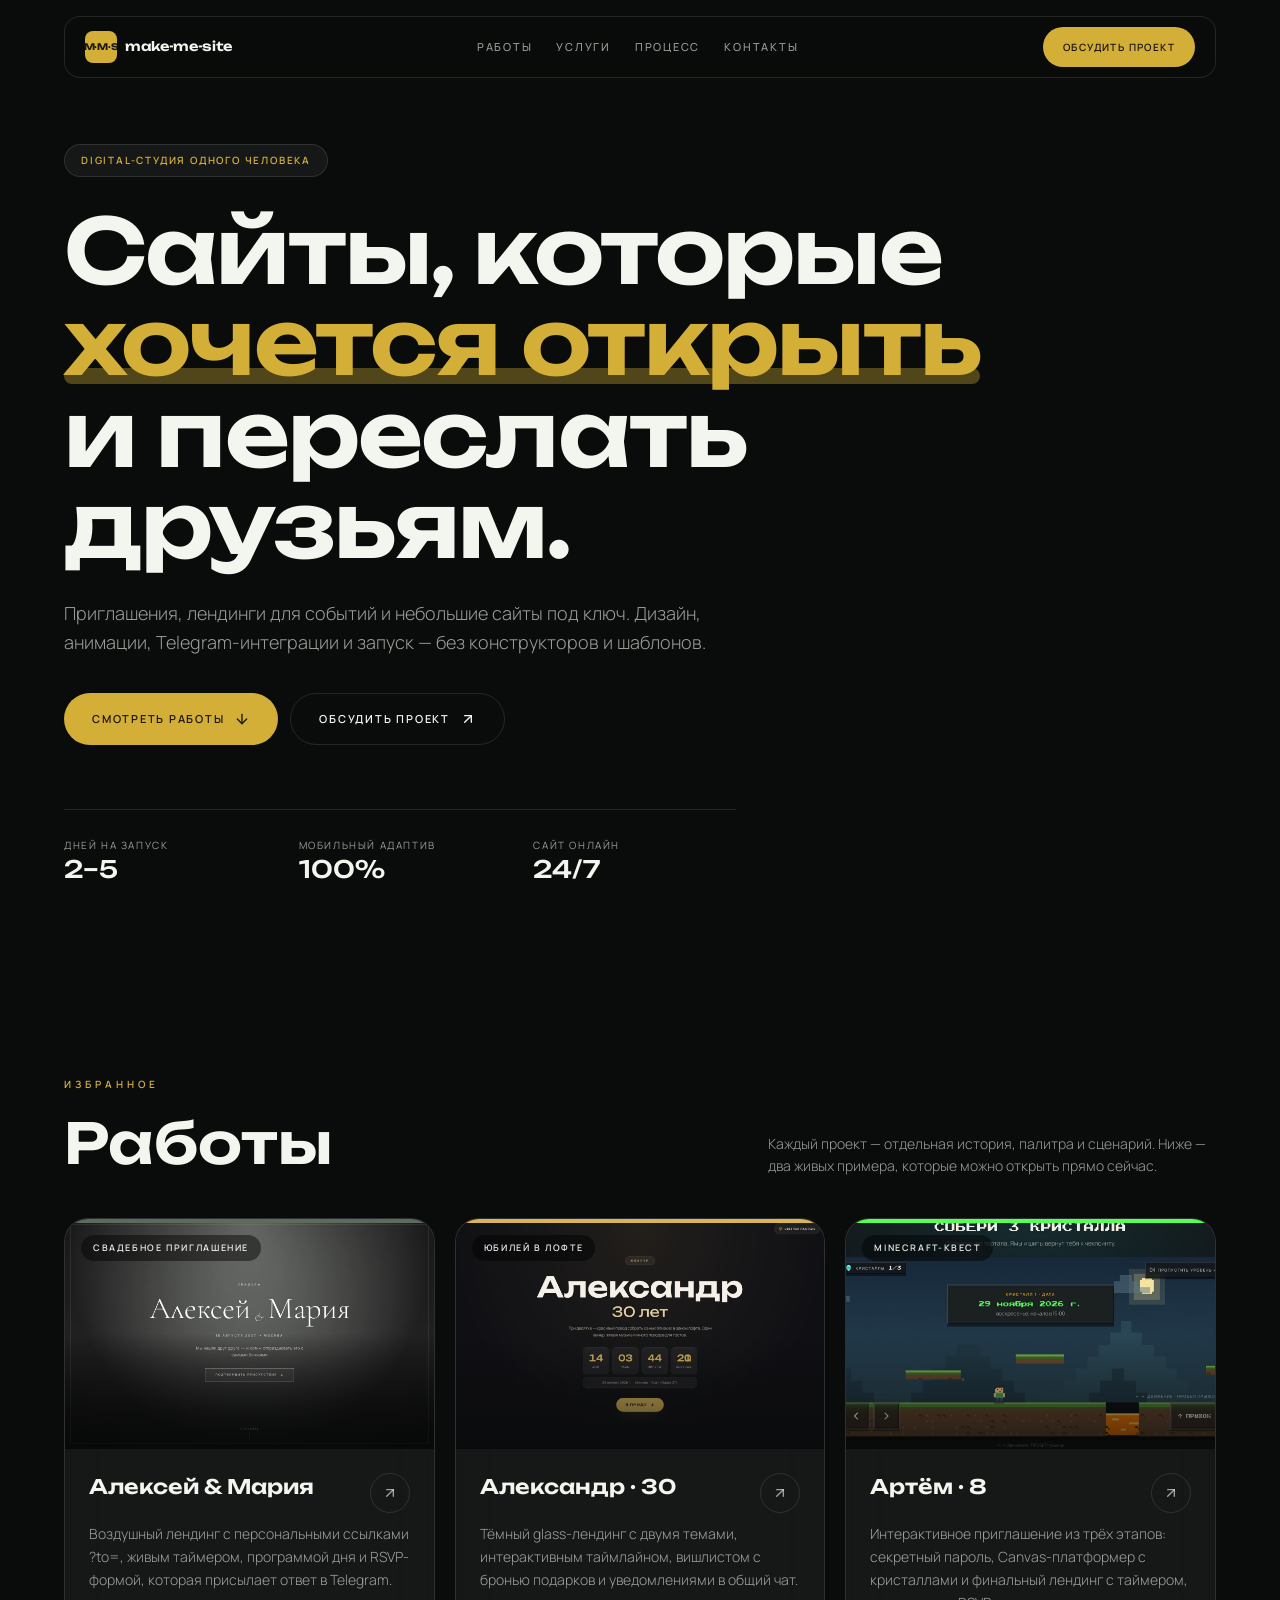
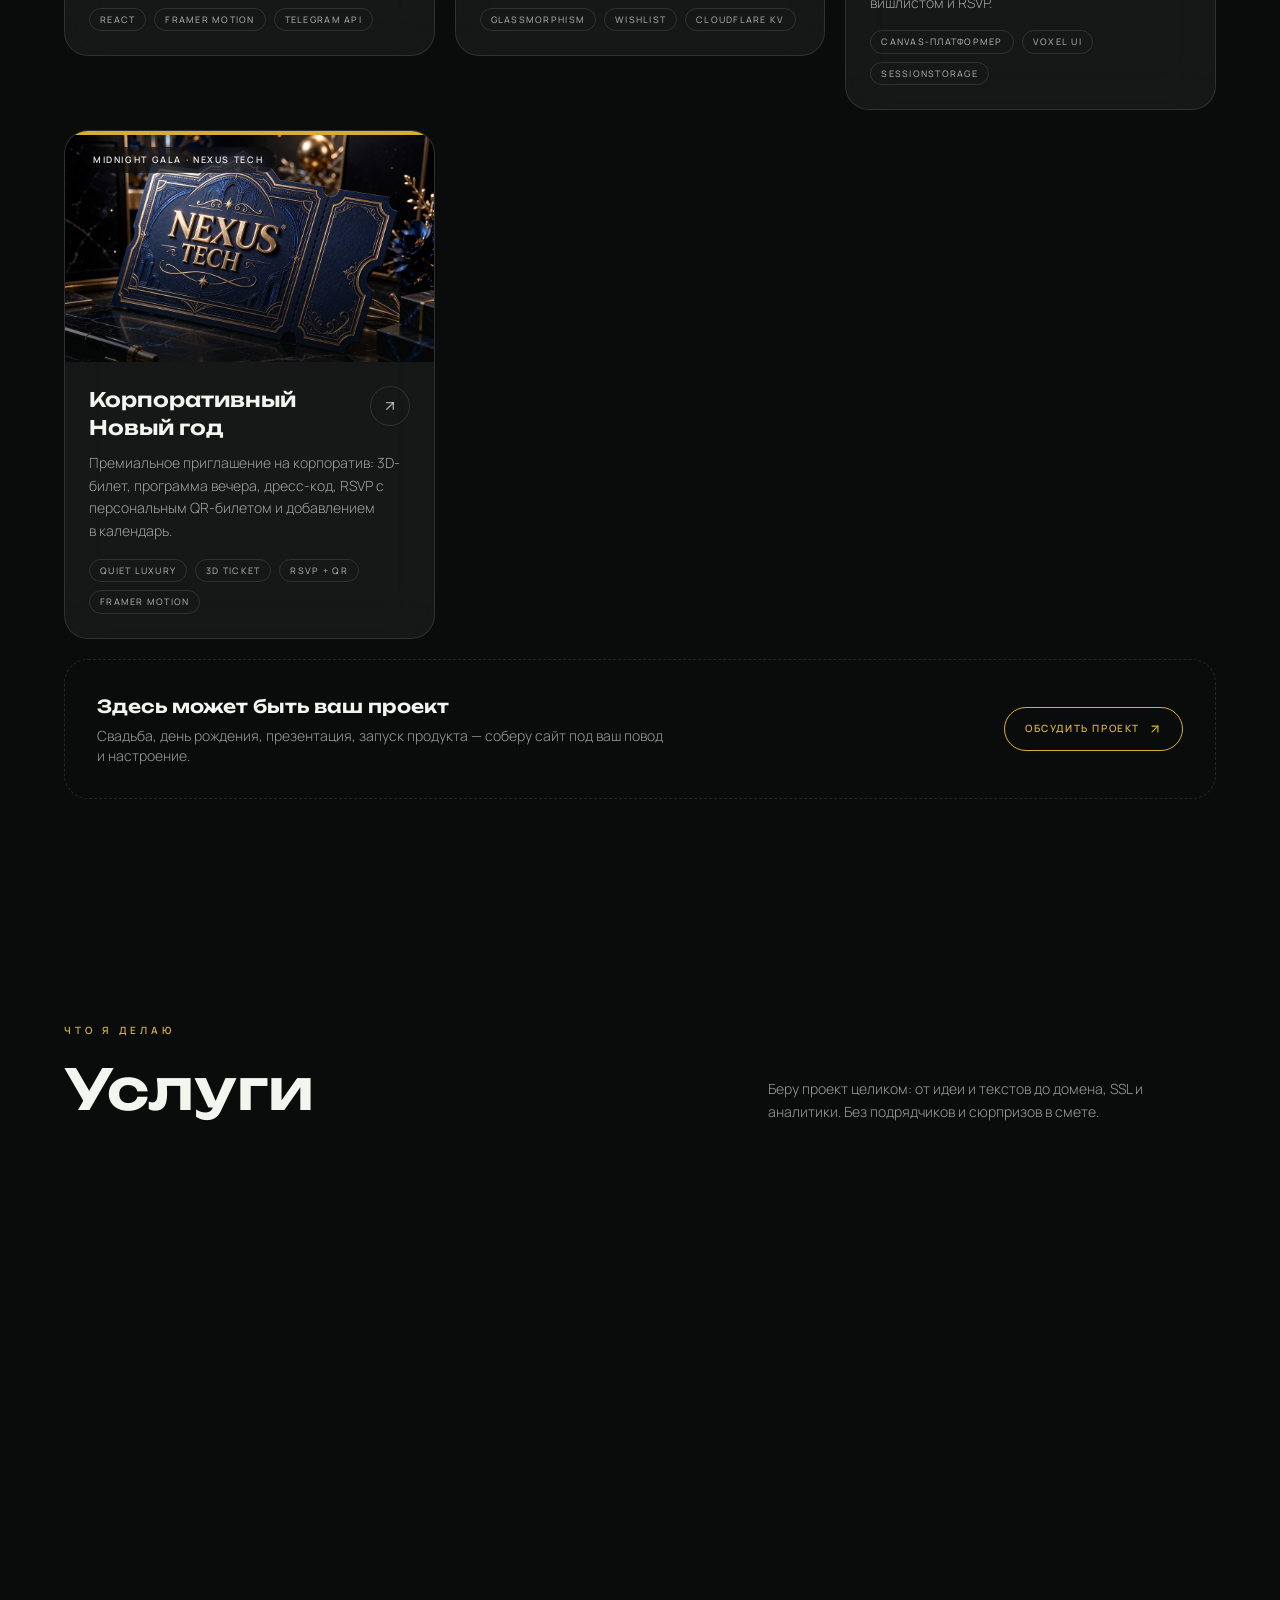
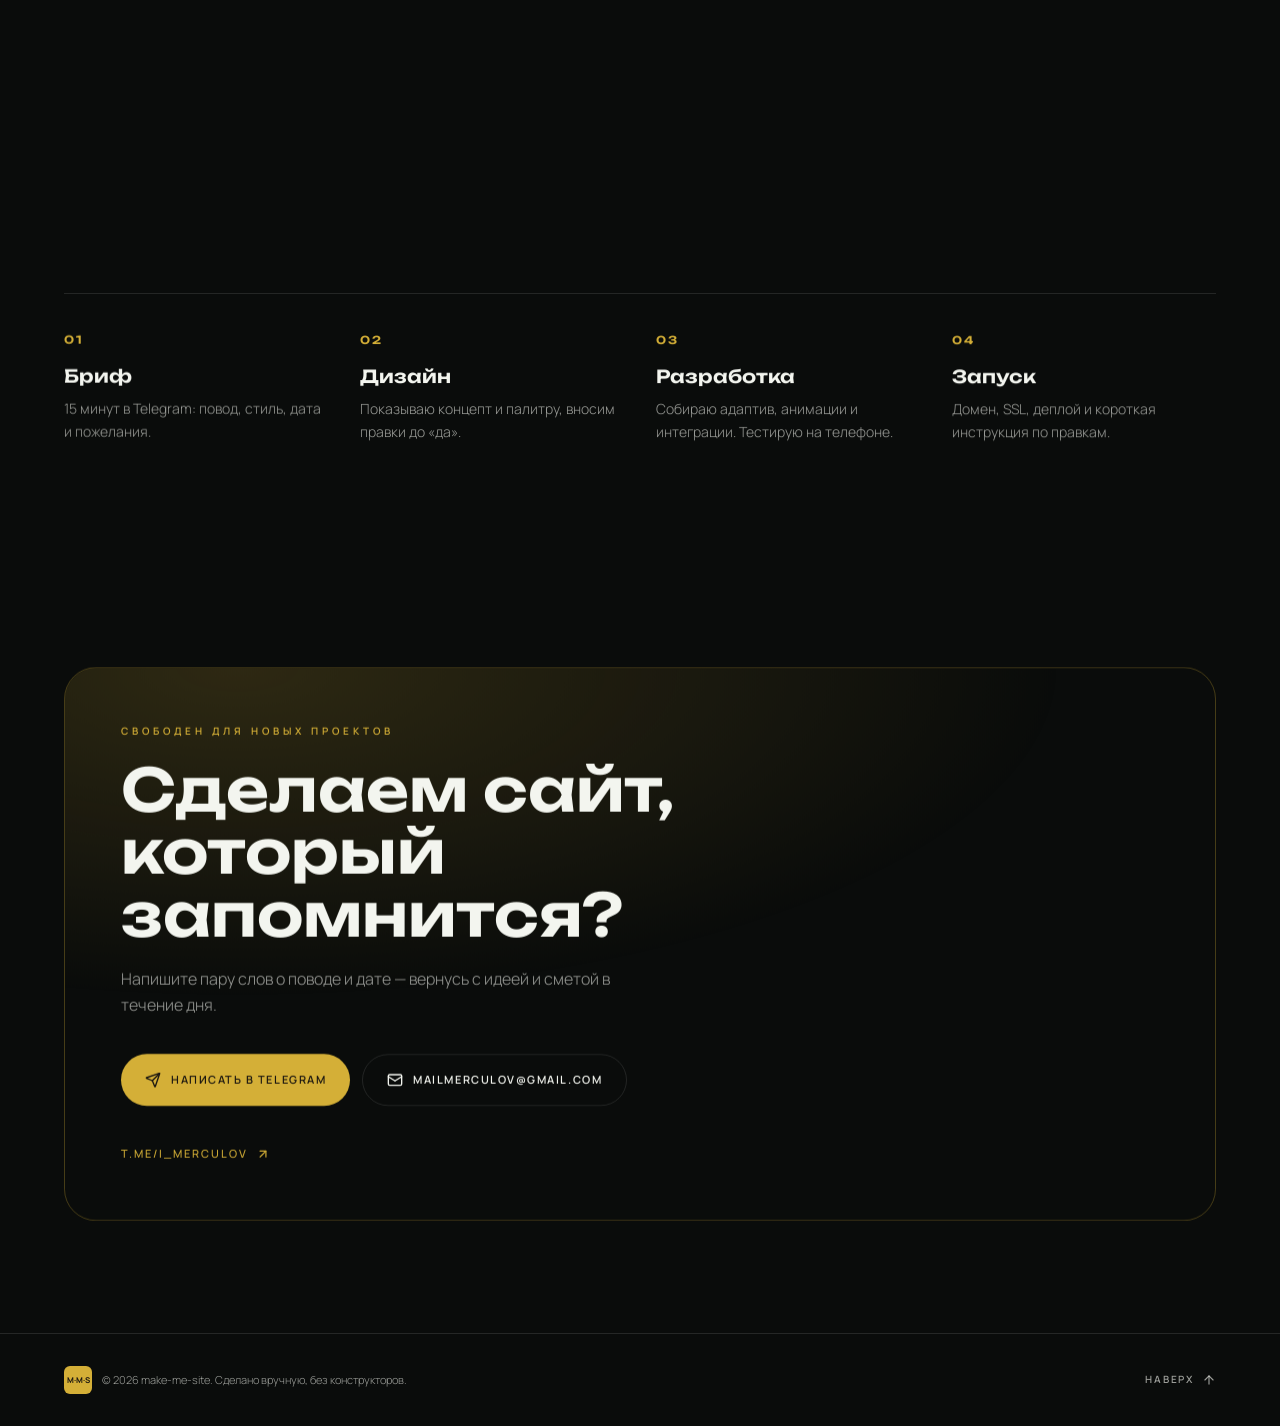
==== index.html @ 225ca447 "deploy: voxel quest rework" ====
<!doctype html>
<html lang="ru">
  <head>
    <meta charset="UTF-8" />
    <link rel="icon" type="image/svg+xml" href="/favicon-site.svg" />
    <meta name="viewport" content="width=device-width, initial-scale=1.0" />
    <meta name="theme-color" content="#0A0C0B" />
    <meta
      name="description"
      content="Приглашения, лендинги и небольшие сайты под ключ: дизайн, анимации, Telegram-интеграции и запуск на Cloudflare."
    />
    <meta property="og:type" content="website" />
    <meta property="og:title" content="make-me-site — сайты, которые хочется открыть" />
    <meta
      property="og:description"
      content="Приглашения, лендинги для событий и небольшие сайты под ключ. Дизайн, анимации, Telegram-интеграции."
    />
    <meta name="twitter:card" content="summary_large_image" />
    <title>make-me-site — сайты, которые хочется открыть</title>
    <script type="module" crossorigin src="/assets/main-Cbb94Th7.js"></script>
    <link rel="stylesheet" crossorigin href="/assets/main-CSmmXO5V.css">
  </head>
  <body>
    <div id="root"></div>
  </body>
</html>
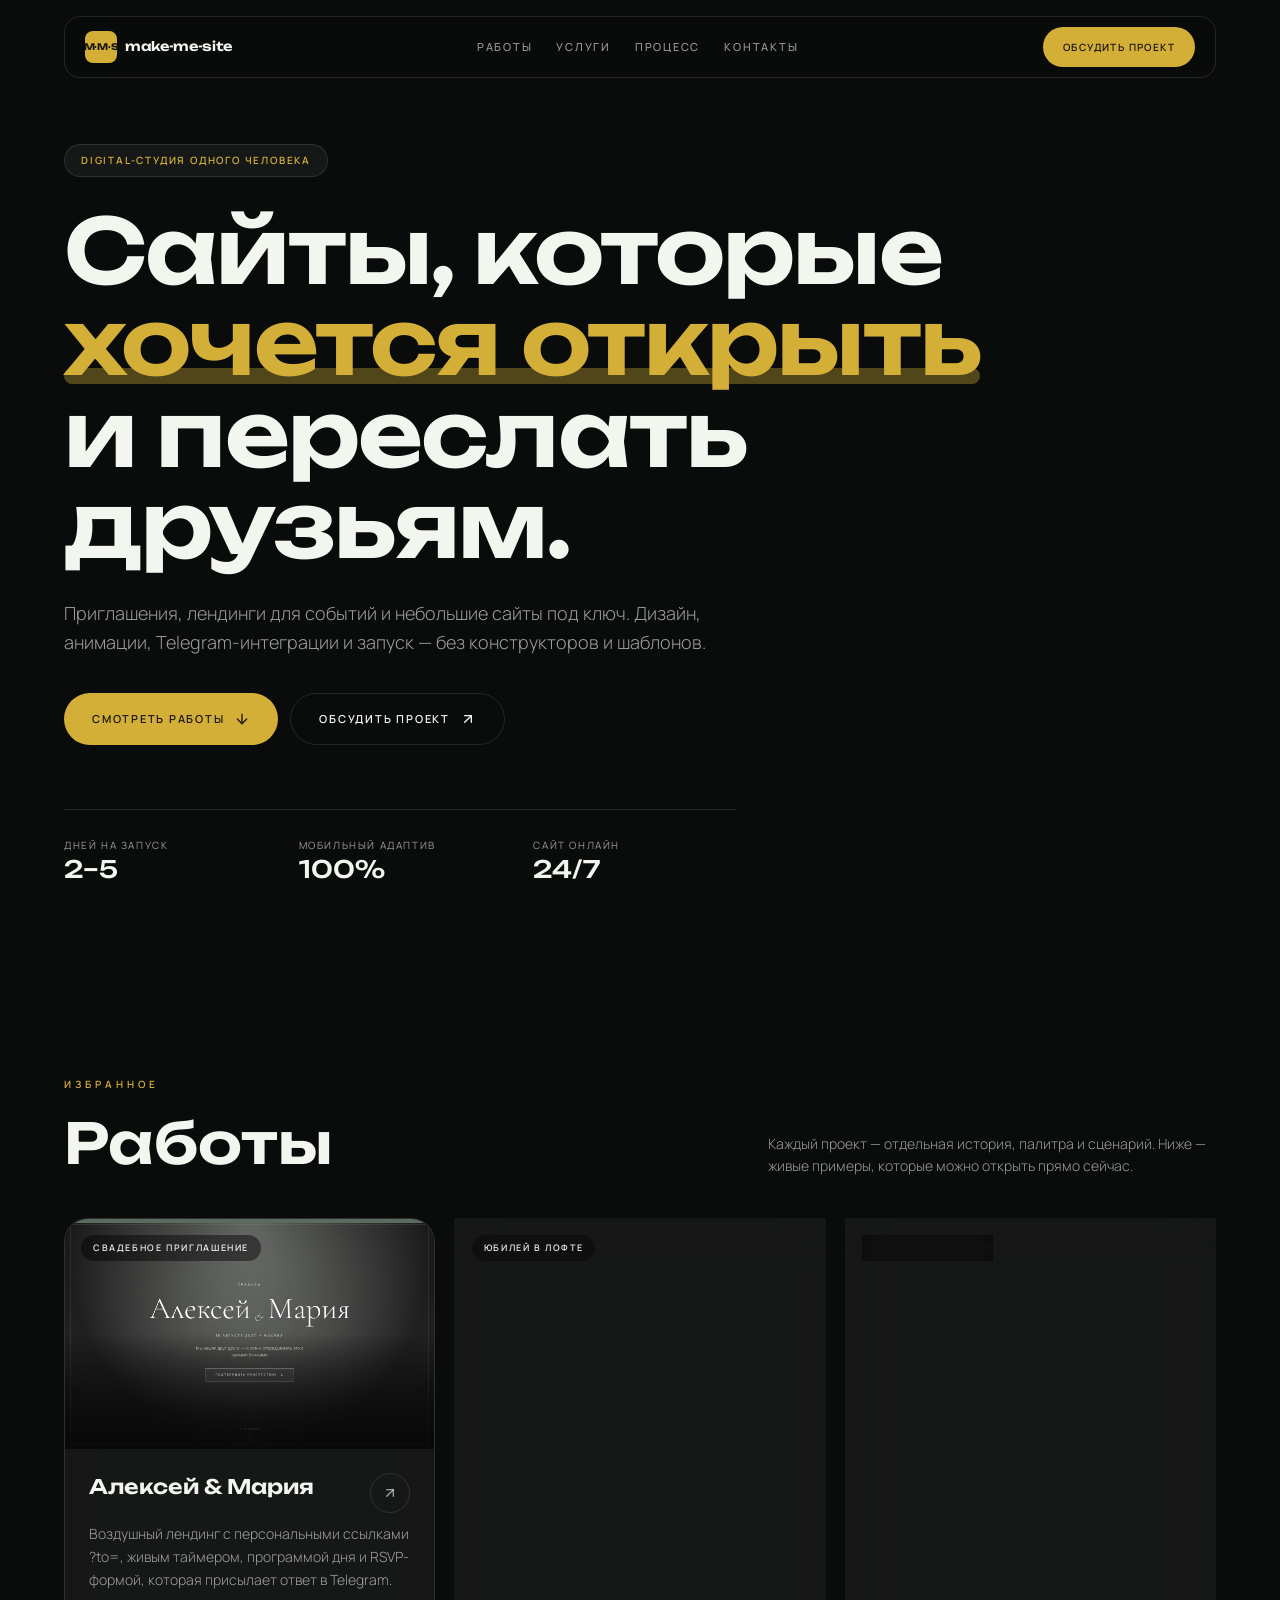
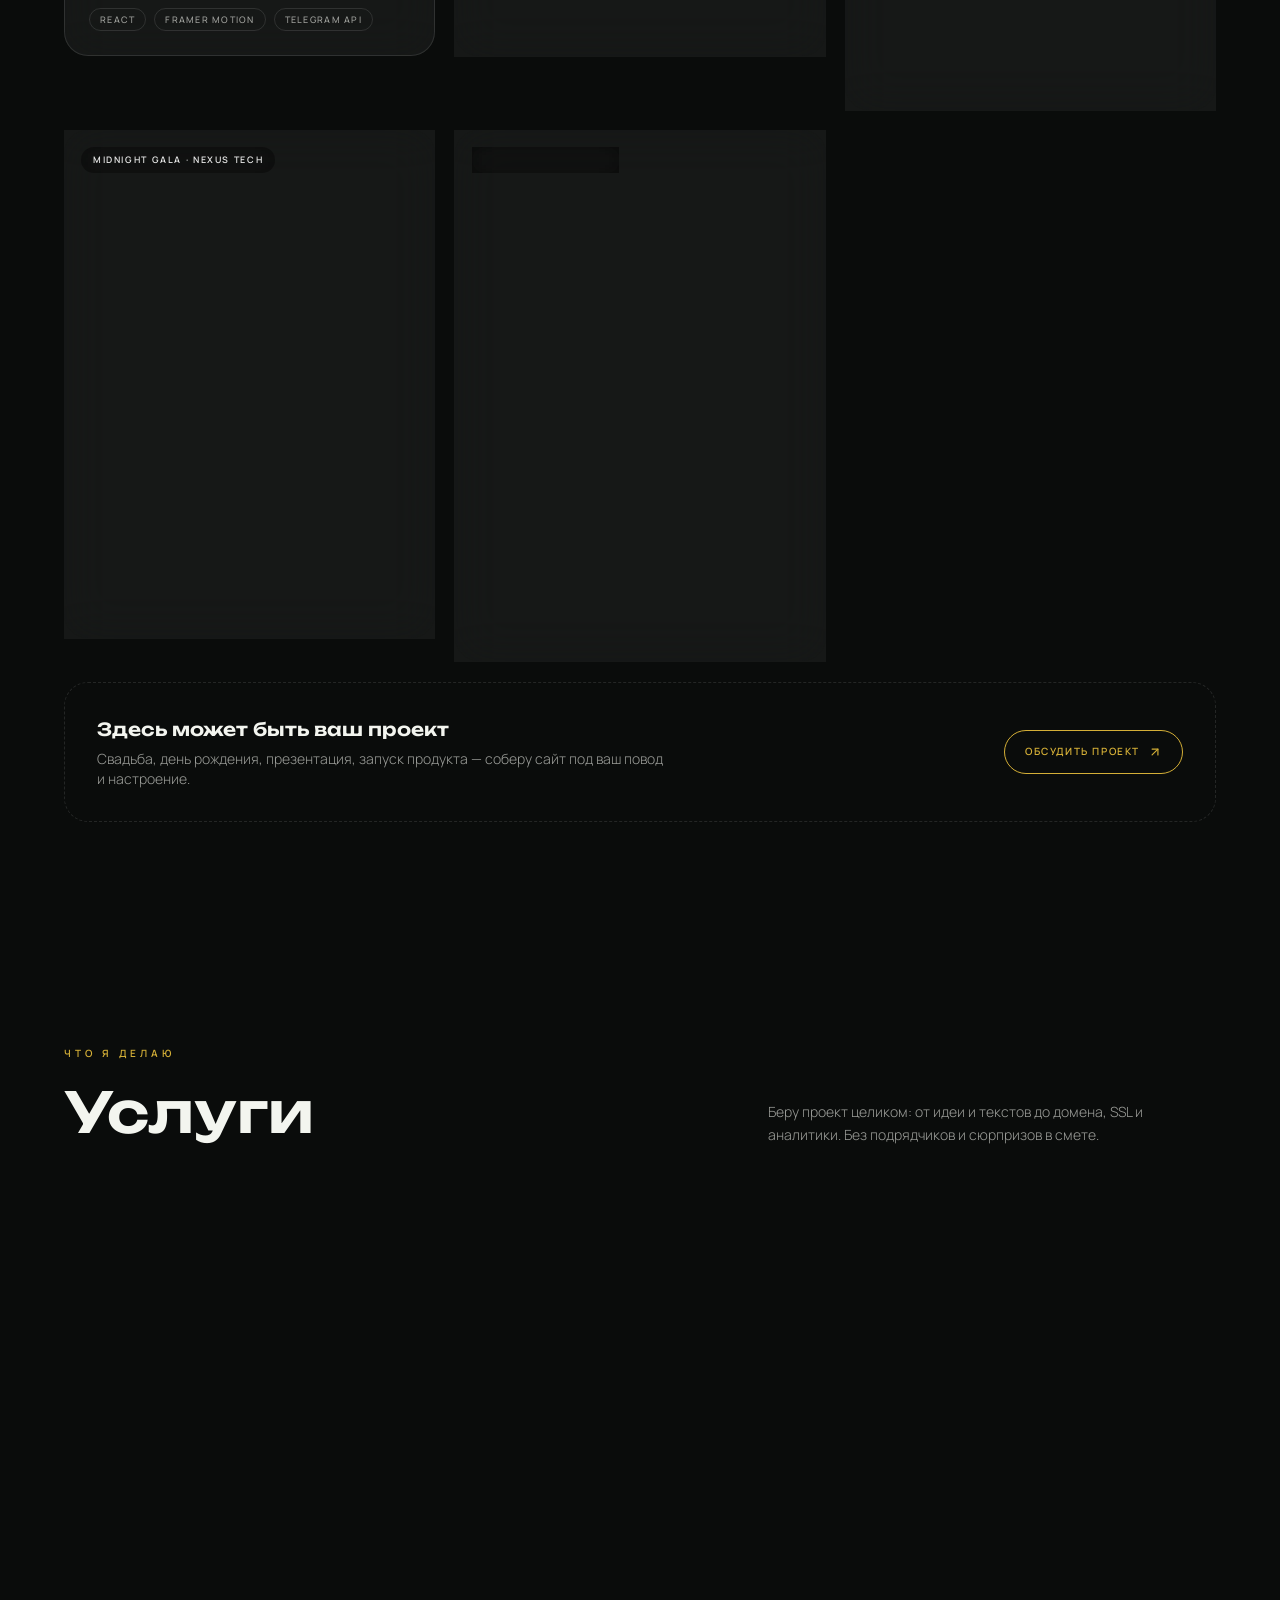
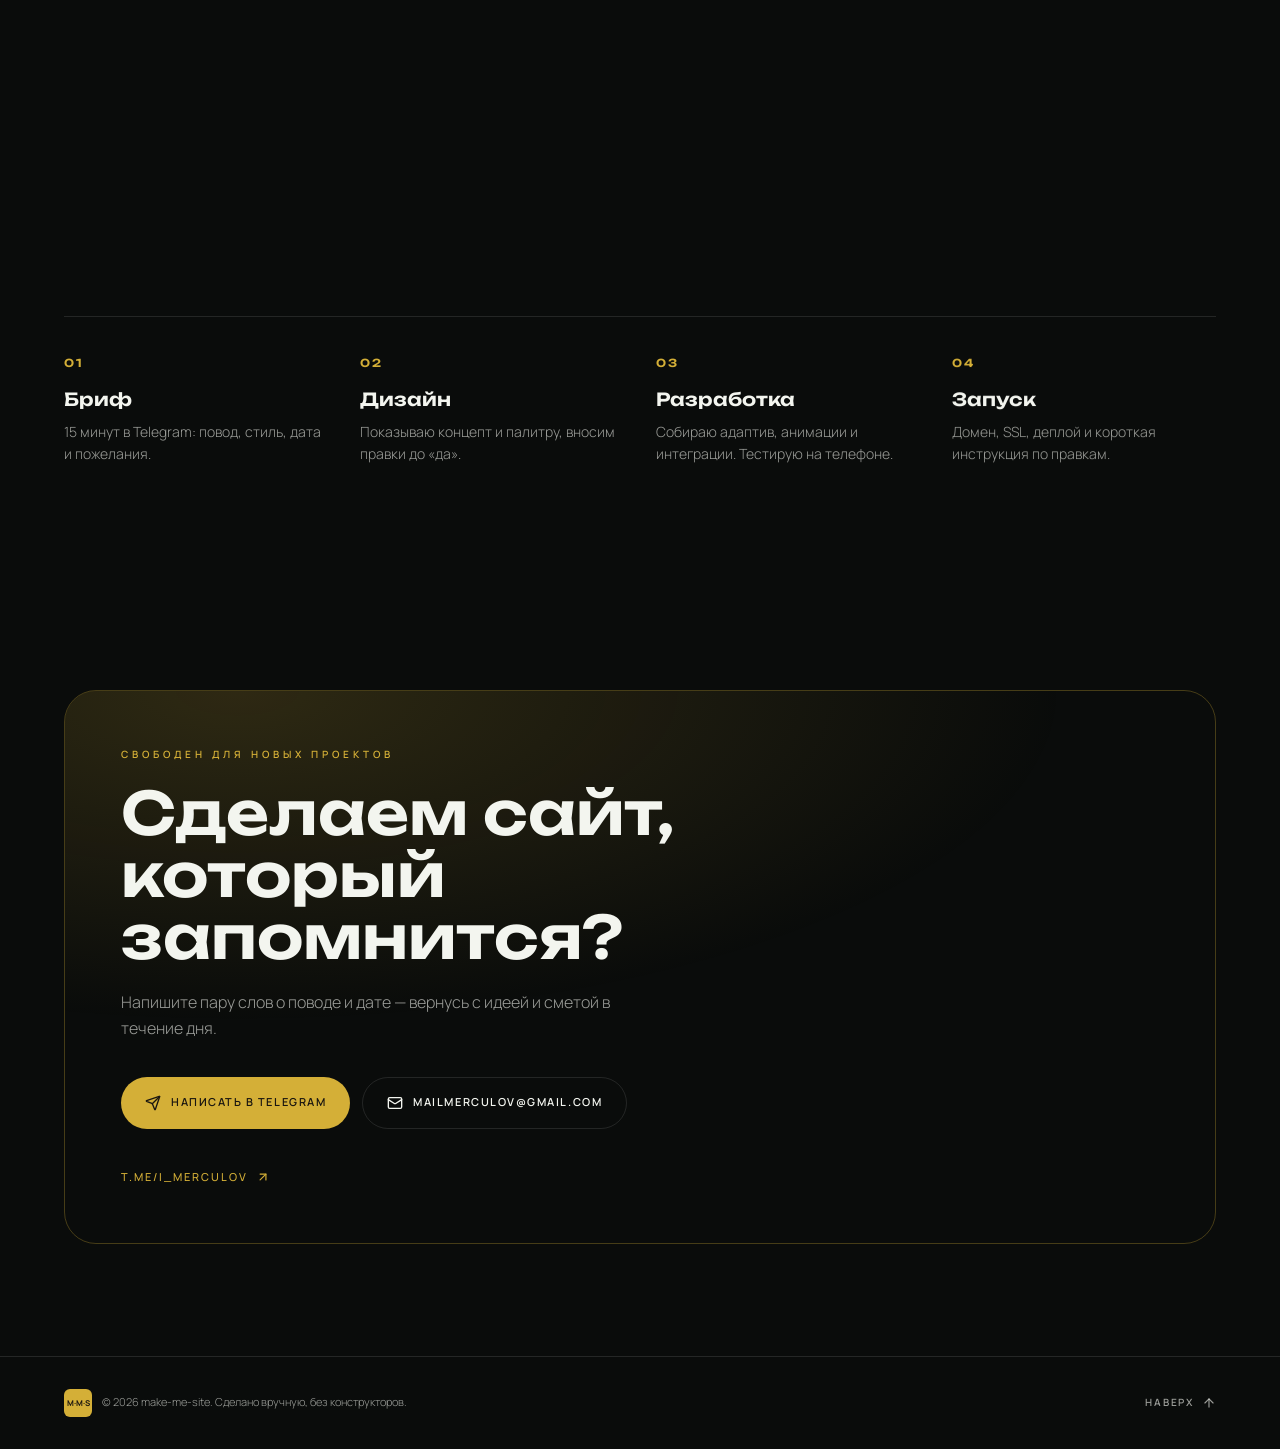
==== commit 526b1bdd: "deploy: update voxel quest preview and GTA VI prize" ====
--- a/index.html
+++ b/index.html
@@ -17,8 +17,8 @@
     />
     <meta name="twitter:card" content="summary_large_image" />
     <title>make-me-site — сайты, которые хочется открыть</title>
-    <script type="module" crossorigin src="/assets/main-Cbb94Th7.js"></script>
-    <link rel="stylesheet" crossorigin href="/assets/main-CSmmXO5V.css">
+    <script type="module" crossorigin src="/assets/main-BXX18Gs6.js"></script>
+    <link rel="stylesheet" crossorigin href="/assets/main-u-WSNoOL.css">
   </head>
   <body>
     <div id="root"></div>
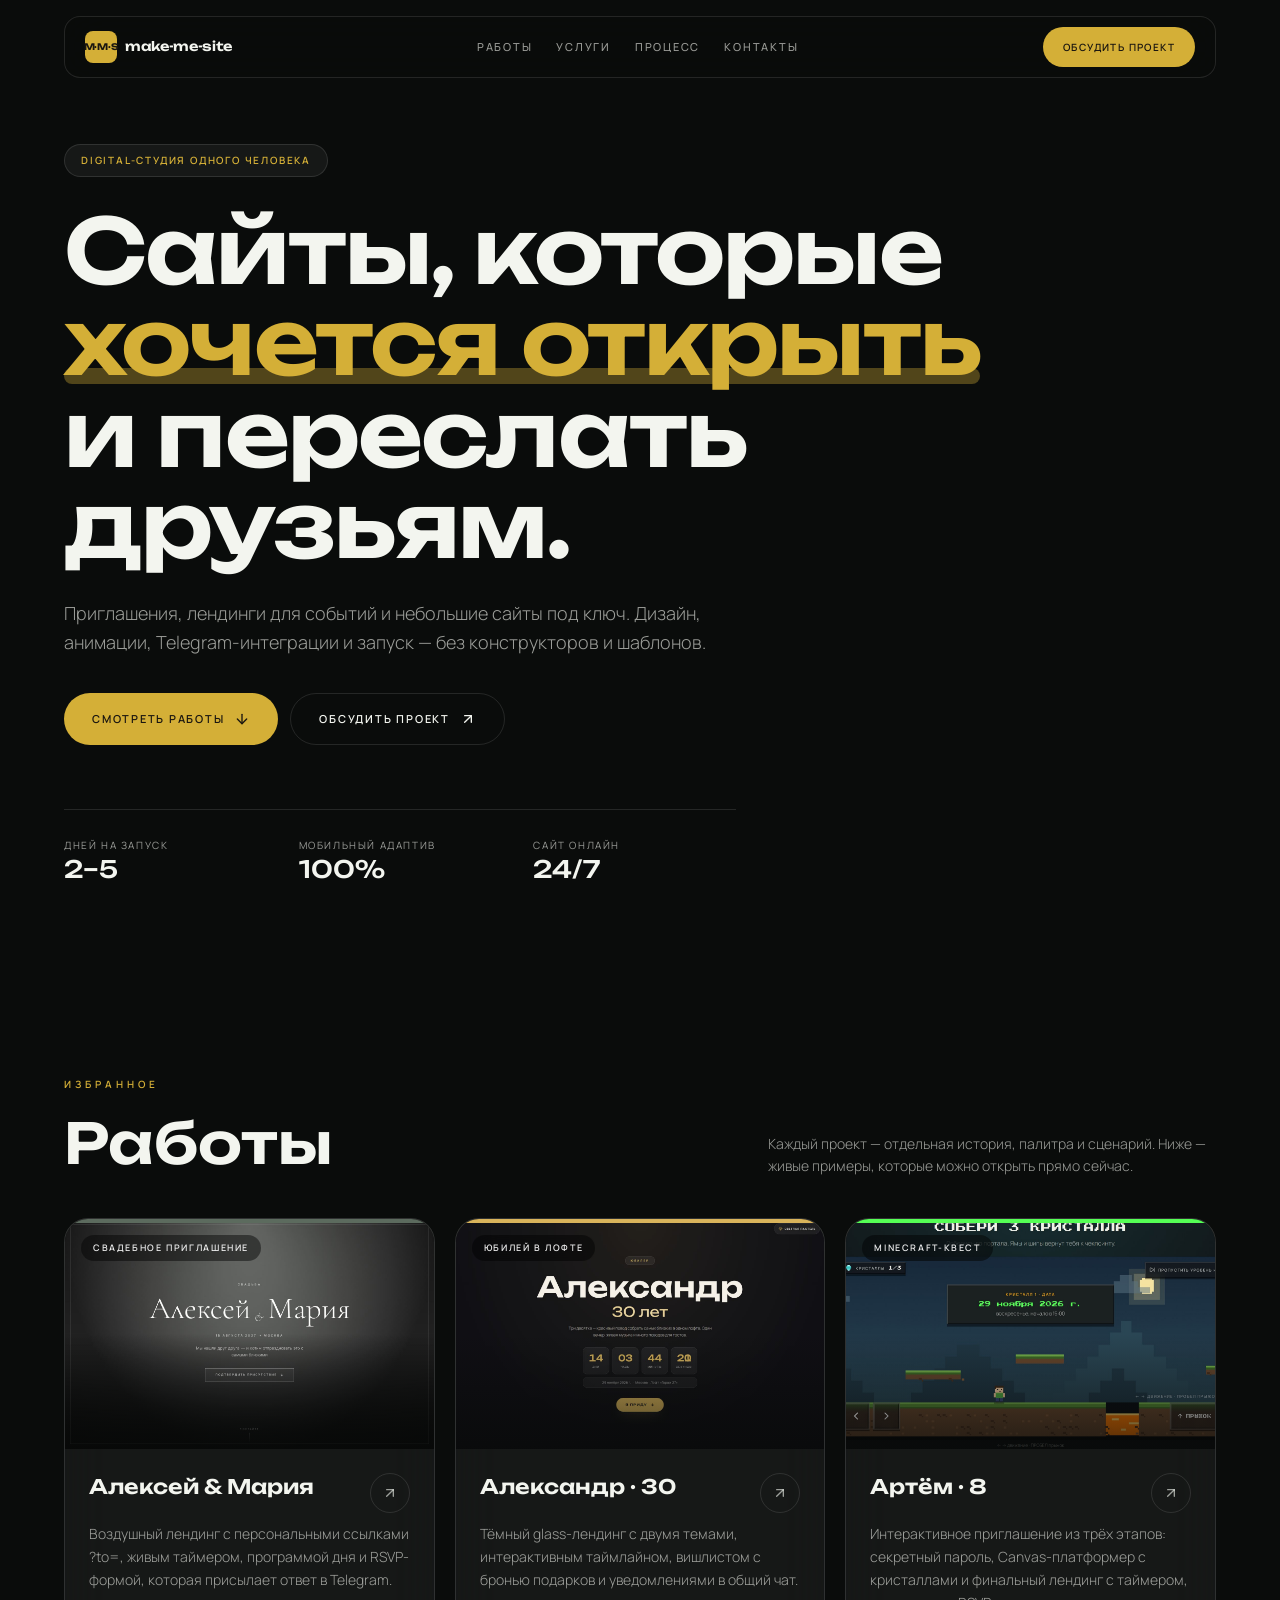
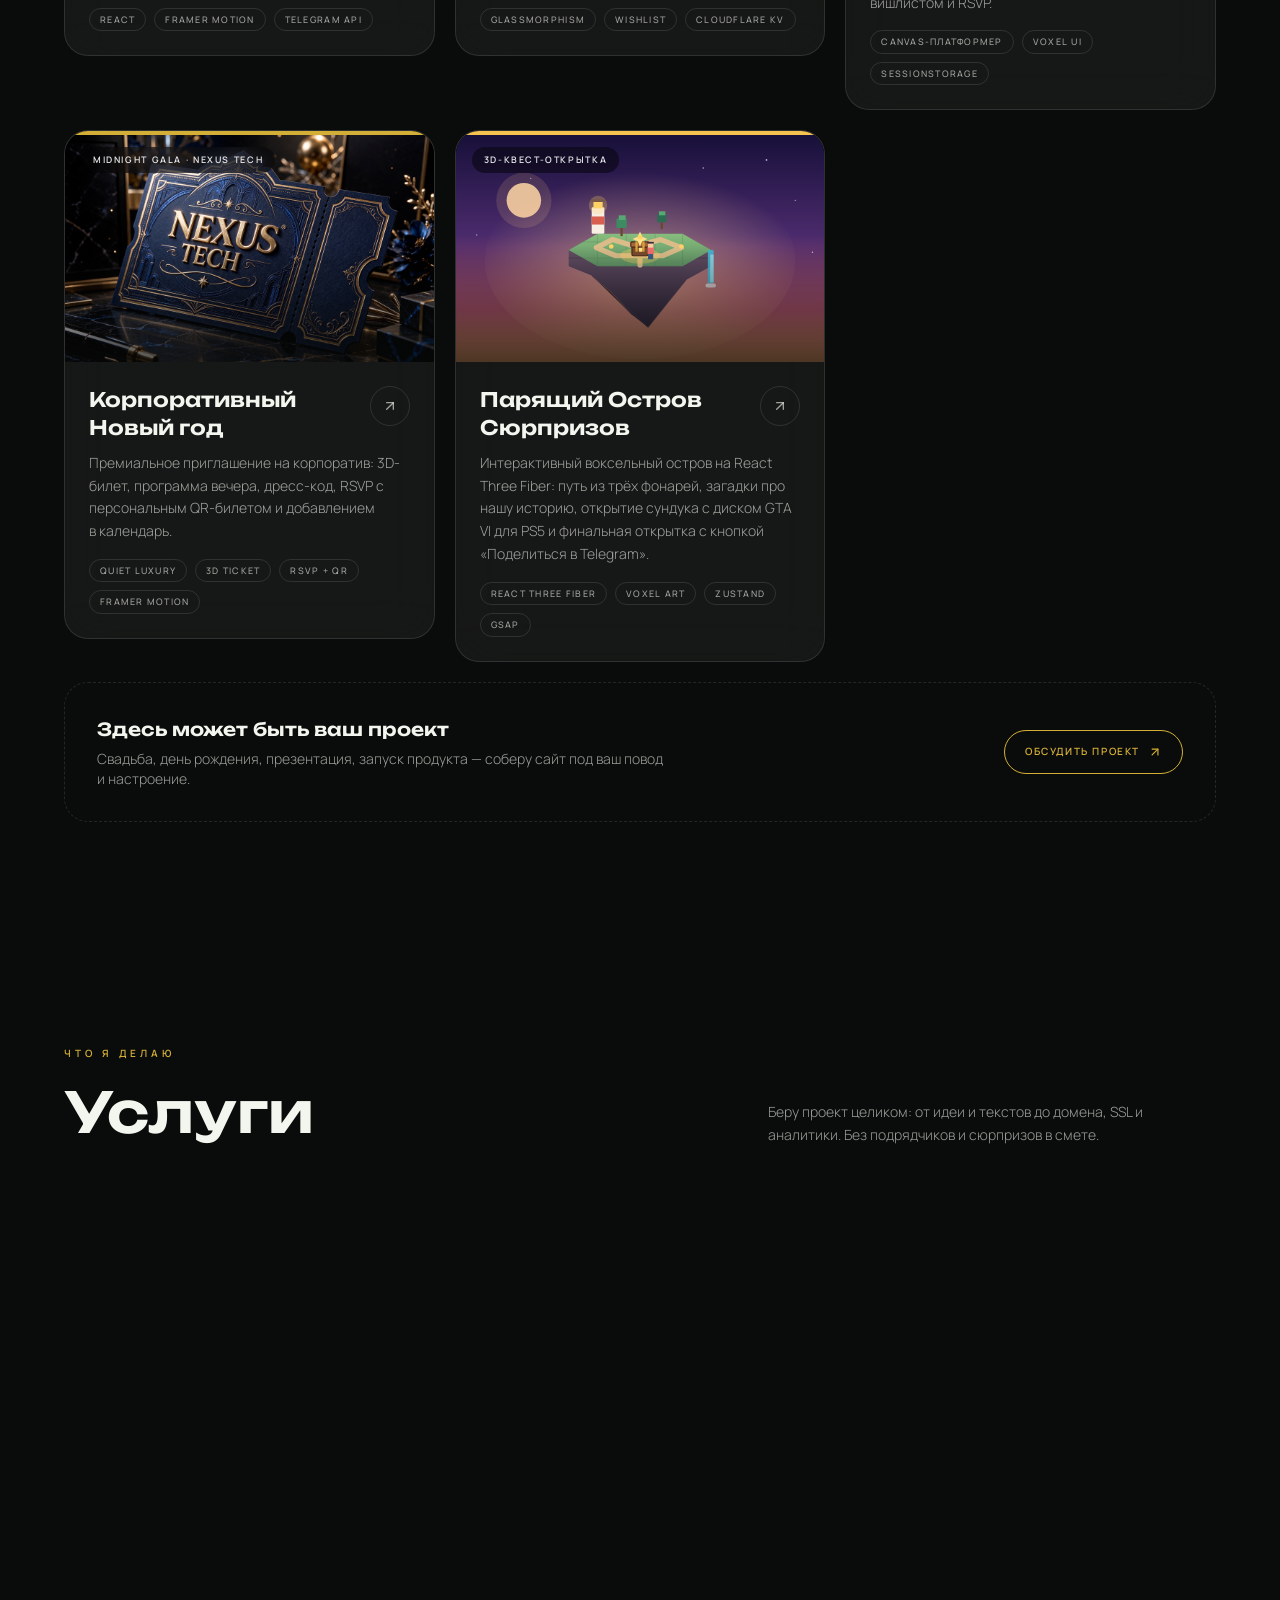
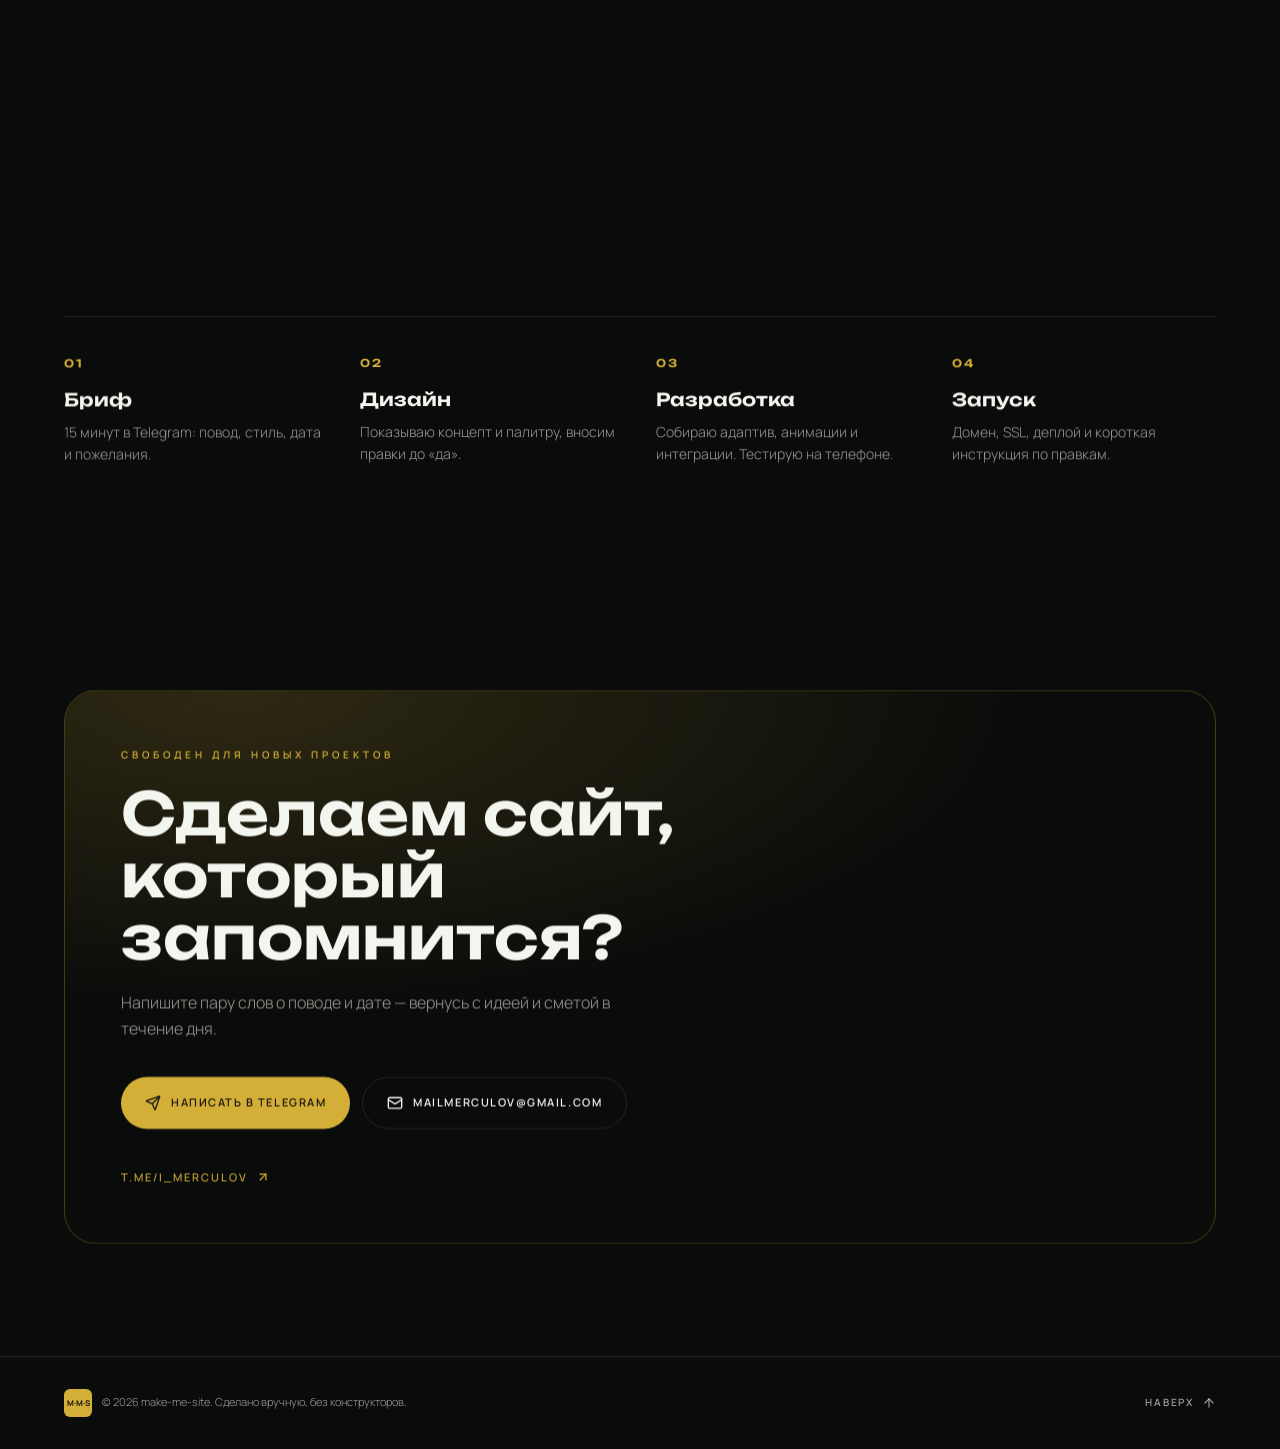
==== commit 2416f5e8: "deploy: fix tab titles/icons and quest tap movement" ====
--- a/index.html
+++ b/index.html
@@ -17,7 +17,7 @@
     />
     <meta name="twitter:card" content="summary_large_image" />
     <title>make-me-site — сайты, которые хочется открыть</title>
-    <script type="module" crossorigin src="/assets/main-BXX18Gs6.js"></script>
+    <script type="module" crossorigin src="/assets/main-DgbKr3m6.js"></script>
     <link rel="stylesheet" crossorigin href="/assets/main-u-WSNoOL.css">
   </head>
   <body>
